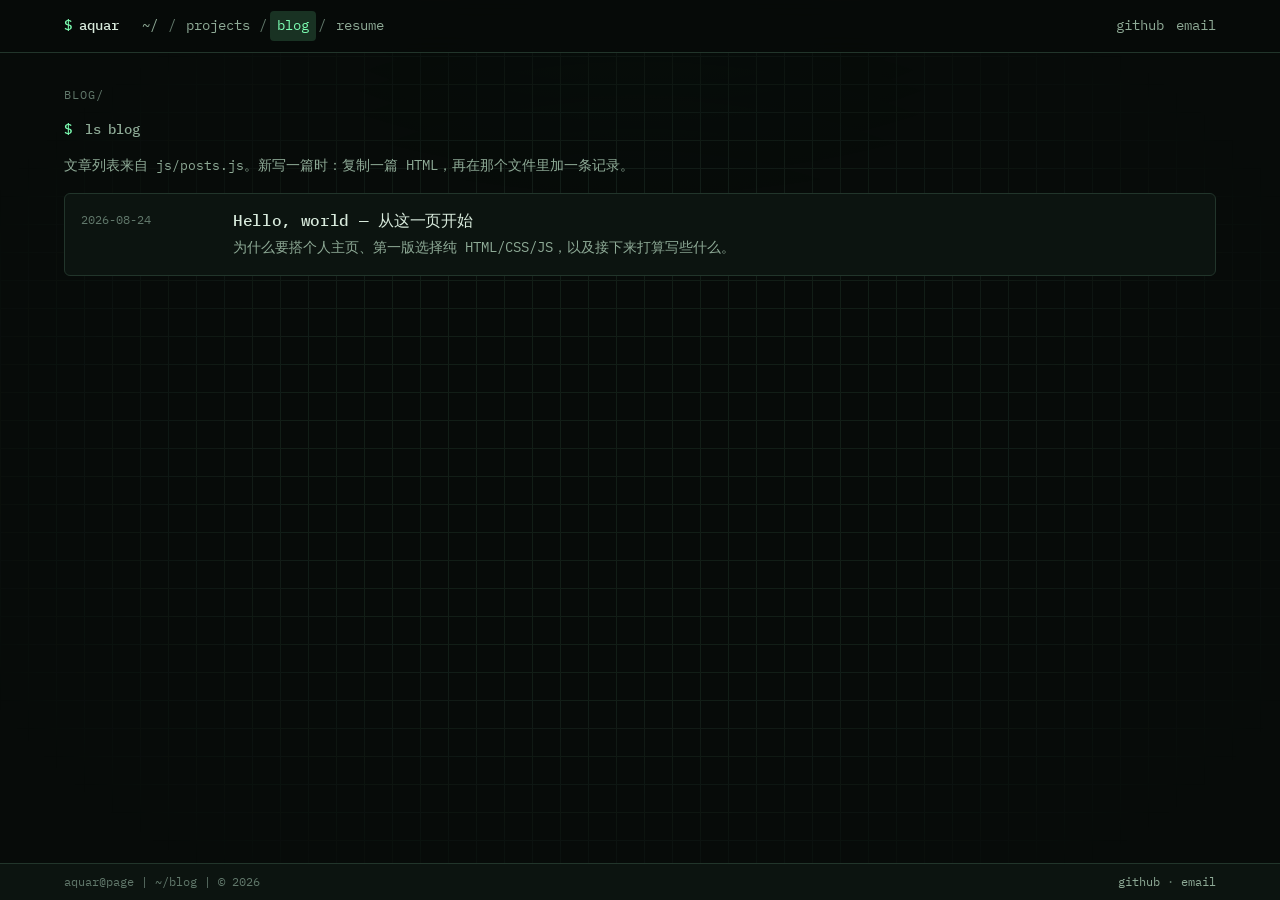
==== blog/index.html @ 41f54998 "Publish the personal homepage for GitHub Pages. Co-authored-by: Cursor <cursoragent@cursor.com>" ====
<!DOCTYPE html>
<html lang="zh-CN">
  <head>
    <meta charset="utf-8" />
    <meta name="viewport" content="width=device-width, initial-scale=1" />
    <title>aquar — blog</title>
    <meta name="description" content="aquar 的博客与学习笔记。" />
    <link rel="icon" href="../assets/favicon.svg" type="image/svg+xml" />
    <link rel="preconnect" href="https://fonts.googleapis.com" />
    <link rel="preconnect" href="https://fonts.gstatic.com" crossorigin />
    <link
      href="https://fonts.googleapis.com/css2?family=IBM+Plex+Mono:ital,wght@0,400;0,500;0,600;1,400&display=swap"
      rel="stylesheet"
    />
    <link rel="stylesheet" href="../css/tokens.css" />
    <link rel="stylesheet" href="../css/base.css" />
    <link rel="stylesheet" href="../css/components.css" />
  </head>
  <body>
    <a class="skip-link" href="#main">跳到正文</a>
    <header class="site-header">
      <div class="wrap topbar">
        <a class="brand" href="../index.html"><span class="hash">$</span> aquar</a>
        <nav class="crumb-nav" data-nav aria-label="站点">
          <a href="../index.html">~/</a>
          <span class="sep">/</span>
          <a href="../projects.html">projects</a>
          <span class="sep">/</span>
          <a href="index.html">blog</a>
          <span class="sep">/</span>
          <a href="../resume.html">resume</a>
        </nav>
        <div class="header-links">
          <a href="https://github.com/Aquarius-bsy" rel="noopener noreferrer">github</a>
          <a href="mailto:you@example.com">email</a>
        </div>
      </div>
    </header>

    <main id="main">
      <div class="wrap">
        <p class="kicker">blog/</p>
        <h1 class="cmd">
          <span class="prompt">$</span>
          <span>ls blog</span>
        </h1>
        <p class="lede">
          文章列表来自 <code>js/posts.js</code>。新写一篇时：复制一篇 HTML，再在那个文件里加一条记录。
        </p>
        <div class="post-list" data-post-list></div>
      </div>
    </main>

    <footer class="site-footer">
      <div class="wrap statusline">
        <span>aquar@page <span class="muted">|</span> ~/blog <span class="muted">|</span> © <span data-year>2026</span></span>
        <span>
          <a href="https://github.com/Aquarius-bsy" rel="noopener noreferrer">github</a>
          ·
          <a href="mailto:you@example.com">email</a>
        </span>
      </div>
    </footer>

    <script src="../js/posts.js"></script>
    <script src="../js/main.js"></script>
  </body>
</html>
---- css/tokens.css ----
:root {
  --bg: #070b09;
  --bg-panel: #0c1410;
  --bg-raised: #121c17;
  --bg-code: #08110d;
  --line: #22352b;
  --line-strong: #314a3b;
  --fg: #d8eadc;
  --fg-dim: #8eaa96;
  --fg-mute: #61786b;
  --accent: #7dffb3;
  --accent-2: #c8f56a;
  --accent-dim: color-mix(in srgb, var(--accent) 16%, transparent);
  --warn: #ffd37a;
  --prompt: var(--accent);
  --focus: #9af7ff;
  --shadow: 0 18px 50px rgb(0 0 0 / 0.35);

  --font: "IBM Plex Mono", ui-monospace, "Cascadia Code", "SF Mono", Menlo, Consolas, monospace;
  --fs-0: 0.75rem;
  --fs-1: 0.875rem;
  --fs-2: 1rem;
  --fs-3: 1.125rem;
  --fs-4: 1.5rem;
  --fs-5: 2rem;
  --lh: 1.65;
  --measure: 72rem;
  --article: 42rem;

  --space-1: 0.25rem;
  --space-2: 0.5rem;
  --space-3: 0.75rem;
  --space-4: 1rem;
  --space-5: 1.5rem;
  --space-6: 2rem;
  --space-7: 3rem;
  --space-8: 4.5rem;

  --radius: 6px;
  --header-h: 3.25rem;
  --footer-h: 2.25rem;
}
---- css/base.css ----
*,
*::before,
*::after {
  box-sizing: border-box;
}

html {
  color-scheme: dark;
  scroll-behavior: smooth;
}

html,
body {
  margin: 0;
  min-height: 100%;
}

body {
  font-family: var(--font);
  font-size: var(--fs-1);
  line-height: var(--lh);
  color: var(--fg);
  background: var(--bg);
  min-height: 100vh;
  display: flex;
  flex-direction: column;
}

body::before {
  content: "";
  pointer-events: none;
  position: fixed;
  inset: 0;
  z-index: 0;
  background:
    radial-gradient(1200px 600px at 50% -10%, rgb(125 255 179 / 0.07), transparent 55%),
    linear-gradient(var(--line) 1px, transparent 1px),
    linear-gradient(90deg, var(--line) 1px, transparent 1px);
  background-size: auto, 28px 28px, 28px 28px;
  background-position: center, 0 0, 0 0;
  mask-image: radial-gradient(ellipse at center, #000 40%, transparent 82%);
  opacity: 0.45;
}

img,
svg {
  display: block;
  max-width: 100%;
}

a {
  color: var(--accent);
  text-decoration-thickness: 1px;
  text-underline-offset: 0.22em;
}

a:hover {
  color: var(--accent-2);
}

:focus-visible {
  outline: 2px solid var(--focus);
  outline-offset: 3px;
}

.skip-link {
  position: absolute;
  left: var(--space-4);
  top: -100px;
  z-index: 20;
  padding: var(--space-2) var(--space-3);
  background: var(--bg-raised);
  border: 1px solid var(--line-strong);
  color: var(--fg);
}

.skip-link:focus {
  top: var(--space-2);
}

.wrap {
  width: min(100% - 2rem, var(--measure));
  margin-inline: auto;
}

main {
  position: relative;
  z-index: 1;
  flex: 1;
  padding: var(--space-6) 0 var(--space-8);
}

.lede {
  color: var(--fg-dim);
  max-width: 52rem;
}

.muted {
  color: var(--fg-mute);
}

h1,
h2,
h3 {
  font-weight: 500;
  line-height: 1.25;
  letter-spacing: -0.02em;
}

h1 {
  font-size: clamp(1.6rem, 3vw, var(--fs-5));
  margin: 0 0 var(--space-4);
}

h2 {
  font-size: var(--fs-3);
  margin: 0 0 var(--space-4);
}

h3 {
  font-size: var(--fs-2);
  margin: 0 0 var(--space-2);
}

p {
  margin: 0 0 var(--space-4);
}

p:last-child {
  margin-bottom: 0;
}

code {
  font-family: var(--font);
  font-size: 0.92em;
}

.cmd {
  display: flex;
  flex-wrap: wrap;
  align-items: baseline;
  gap: 0.6rem 0.85rem;
  margin: 0 0 var(--space-4);
  color: var(--fg-dim);
  font-size: var(--fs-1);
}

.cmd .prompt {
  color: var(--prompt);
  user-select: none;
}

.section {
  margin-top: var(--space-8);
}

.section-head {
  display: flex;
  flex-wrap: wrap;
  align-items: baseline;
  justify-content: space-between;
  gap: var(--space-3);
  margin-bottom: var(--space-5);
}

.kicker {
  color: var(--fg-mute);
  font-size: var(--fs-0);
  letter-spacing: 0.08em;
  text-transform: uppercase;
}

@media (prefers-reduced-motion: reduce) {
  html {
    scroll-behavior: auto;
  }

  *,
  *::before,
  *::after {
    animation: none !important;
    transition: none !important;
  }
}

@media print {
  body {
    background: #fff;
    color: #111;
  }

  body::before,
  .site-header,
  .site-footer,
  .skip-link,
  .no-print {
    display: none !important;
  }

  a {
    color: inherit;
    text-decoration: none;
  }

  main {
    padding: 0;
  }
}
---- css/components.css ----
.site-header {
  position: sticky;
  top: 0;
  z-index: 10;
  border-bottom: 1px solid var(--line);
  background: color-mix(in srgb, var(--bg) 88%, transparent);
  backdrop-filter: blur(12px);
}

.topbar {
  min-height: var(--header-h);
  display: flex;
  flex-wrap: wrap;
  align-items: center;
  gap: var(--space-2) var(--space-4);
  padding: 0.35rem 0;
}

.brand {
  display: inline-flex;
  align-items: center;
  gap: 0.45rem;
  color: var(--fg);
  text-decoration: none;
  font-weight: 500;
  white-space: nowrap;
}

.brand:hover {
  color: var(--accent);
}

.brand .hash {
  color: var(--accent);
}

.crumb-nav {
  display: flex;
  flex-wrap: wrap;
  align-items: center;
  gap: 0.15rem 0.15rem;
  min-width: 0;
}

.crumb-nav a {
  color: var(--fg-dim);
  text-decoration: none;
  padding: 0.2rem 0.45rem;
  border-radius: 4px;
}

.crumb-nav a:hover,
.crumb-nav a[aria-current="page"] {
  color: var(--accent);
  background: var(--accent-dim);
}

.crumb-nav .sep {
  color: var(--fg-mute);
  user-select: none;
}

.header-links {
  margin-left: auto;
  display: flex;
  gap: var(--space-3);
  white-space: nowrap;
}

.header-links a {
  color: var(--fg-dim);
  text-decoration: none;
}

.header-links a:hover {
  color: var(--accent);
}

.site-footer {
  position: relative;
  z-index: 1;
  border-top: 1px solid var(--line);
  background: var(--bg-panel);
}

.statusline {
  min-height: var(--footer-h);
  display: flex;
  flex-wrap: wrap;
  align-items: center;
  justify-content: space-between;
  gap: var(--space-2) var(--space-5);
  font-size: var(--fs-0);
  color: var(--fg-mute);
}

.statusline a {
  color: var(--fg-dim);
  text-decoration: none;
}

.statusline a:hover {
  color: var(--accent);
}

.term {
  border: 1px solid var(--line-strong);
  border-radius: var(--radius);
  background: color-mix(in srgb, var(--bg-panel) 92%, transparent);
  box-shadow: var(--shadow);
  overflow: hidden;
}

.term-title {
  display: flex;
  align-items: center;
  gap: var(--space-3);
  padding: 0.55rem 0.85rem;
  border-bottom: 1px solid var(--line);
  background: var(--bg-raised);
  color: var(--fg-dim);
  font-size: var(--fs-0);
}

.term-dots {
  display: flex;
  gap: 0.35rem;
}

.term-dots span {
  width: 0.55rem;
  height: 0.55rem;
  border-radius: 50%;
  background: var(--line-strong);
}

.term-dots span:first-child {
  background: color-mix(in srgb, var(--accent) 55%, #3a2a20);
}

.term-body {
  padding: var(--space-6);
}

.hero-name {
  margin: 0 0 var(--space-3);
}

.hero-line {
  min-height: 1.7em;
  color: var(--fg);
  font-size: clamp(1rem, 2.2vw, 1.2rem);
}

.caret {
  display: inline-block;
  width: 0.55ch;
  margin-left: 0.1ch;
  background: var(--accent);
  animation: blink 1s steps(1) infinite;
}

.caret.is-done {
  animation: blink 1.1s steps(1) infinite;
}

@keyframes blink {
  50% {
    opacity: 0;
  }
}

.meta-row {
  display: flex;
  flex-wrap: wrap;
  gap: var(--space-2) var(--space-4);
  margin-top: var(--space-5);
  color: var(--fg-dim);
  font-size: var(--fs-0);
}

.pill {
  display: inline-flex;
  align-items: center;
  gap: 0.4rem;
  padding: 0.15rem 0.55rem;
  border: 1px solid var(--line);
  border-radius: 999px;
  background: var(--bg-code);
}

.pill .dot {
  width: 0.45rem;
  height: 0.45rem;
  border-radius: 50%;
  background: var(--accent);
  box-shadow: 0 0 8px var(--accent);
}

.grid {
  display: grid;
  grid-template-columns: repeat(auto-fit, minmax(16.5rem, 1fr));
  gap: var(--space-4);
}

.card {
  display: flex;
  flex-direction: column;
  gap: var(--space-3);
  padding: var(--space-5);
  border: 1px solid var(--line);
  border-radius: var(--radius);
  background: var(--bg-panel);
  text-decoration: none;
  color: inherit;
  min-height: 100%;
}

a.card:hover {
  border-color: var(--line-strong);
  color: inherit;
  transform: translateY(-1px);
}

.card h3 {
  color: var(--fg);
}

.card p {
  color: var(--fg-dim);
  flex: 1;
}

.tags {
  display: flex;
  flex-wrap: wrap;
  gap: 0.4rem;
}

.tag {
  font-size: var(--fs-0);
  color: var(--accent-2);
  border: 1px solid color-mix(in srgb, var(--accent-2) 30%, var(--line));
  padding: 0.1rem 0.45rem;
  border-radius: 4px;
}

.post-list {
  display: grid;
  gap: var(--space-3);
}

.post-item {
  display: grid;
  grid-template-columns: 8.5rem 1fr;
  gap: var(--space-4);
  padding: var(--space-4);
  border: 1px solid var(--line);
  border-radius: var(--radius);
  background: var(--bg-panel);
  text-decoration: none;
  color: inherit;
}

.post-item:hover {
  border-color: var(--line-strong);
  color: inherit;
}

.post-item time {
  color: var(--fg-mute);
  font-size: var(--fs-0);
}

.post-item h3 {
  margin-bottom: 0.35rem;
}

.post-item p {
  color: var(--fg-dim);
}

.article {
  width: min(100%, var(--article));
}

.article header {
  margin-bottom: var(--space-6);
}

.article time,
.article .byline {
  color: var(--fg-mute);
  font-size: var(--fs-0);
}

.article h2,
.article h3 {
  margin-top: var(--space-6);
}

.article ul,
.article ol {
  padding-left: 1.2rem;
  color: var(--fg-dim);
}

.article code {
  font-family: var(--font);
  font-size: 0.92em;
  color: var(--accent-2);
  background: var(--bg-code);
  border: 1px solid var(--line);
  border-radius: 4px;
  padding: 0.05rem 0.3rem;
}

.article pre {
  overflow: auto;
  margin: 0 0 var(--space-5);
  padding: var(--space-4);
  background: var(--bg-code);
  border: 1px solid var(--line);
  border-radius: var(--radius);
}

.article pre code {
  border: 0;
  background: none;
  padding: 0;
  color: var(--fg);
}

.resume {
  display: grid;
  gap: var(--space-6);
}

.resume-block h2 {
  color: var(--accent);
}

.resume dl {
  display: grid;
  grid-template-columns: 8rem 1fr;
  gap: 0.4rem 1rem;
  margin: 0;
}

.resume dt {
  color: var(--fg-mute);
}

.resume dd {
  margin: 0;
}

.resume ul {
  margin: 0;
  padding-left: 1.1rem;
  color: var(--fg-dim);
}

@media (max-width: 720px) {
  .header-links {
    display: none;
  }

  .topbar {
    align-items: flex-start;
  }

  .crumb-nav {
    flex: 1 1 100%;
    padding-bottom: 0.2rem;
  }

  .post-item,
  .resume dl {
    grid-template-columns: 1fr;
    gap: var(--space-2);
  }

  .term-body {
    padding: var(--space-5);
  }
}

@media print {
  .page-resume .resume {
    gap: 1.25rem;
  }

  .page-resume .term,
  .page-resume .card {
    border: 1px solid #ccc;
    box-shadow: none;
    background: #fff;
  }

  .page-resume h2 {
    color: #0a3;
  }
}
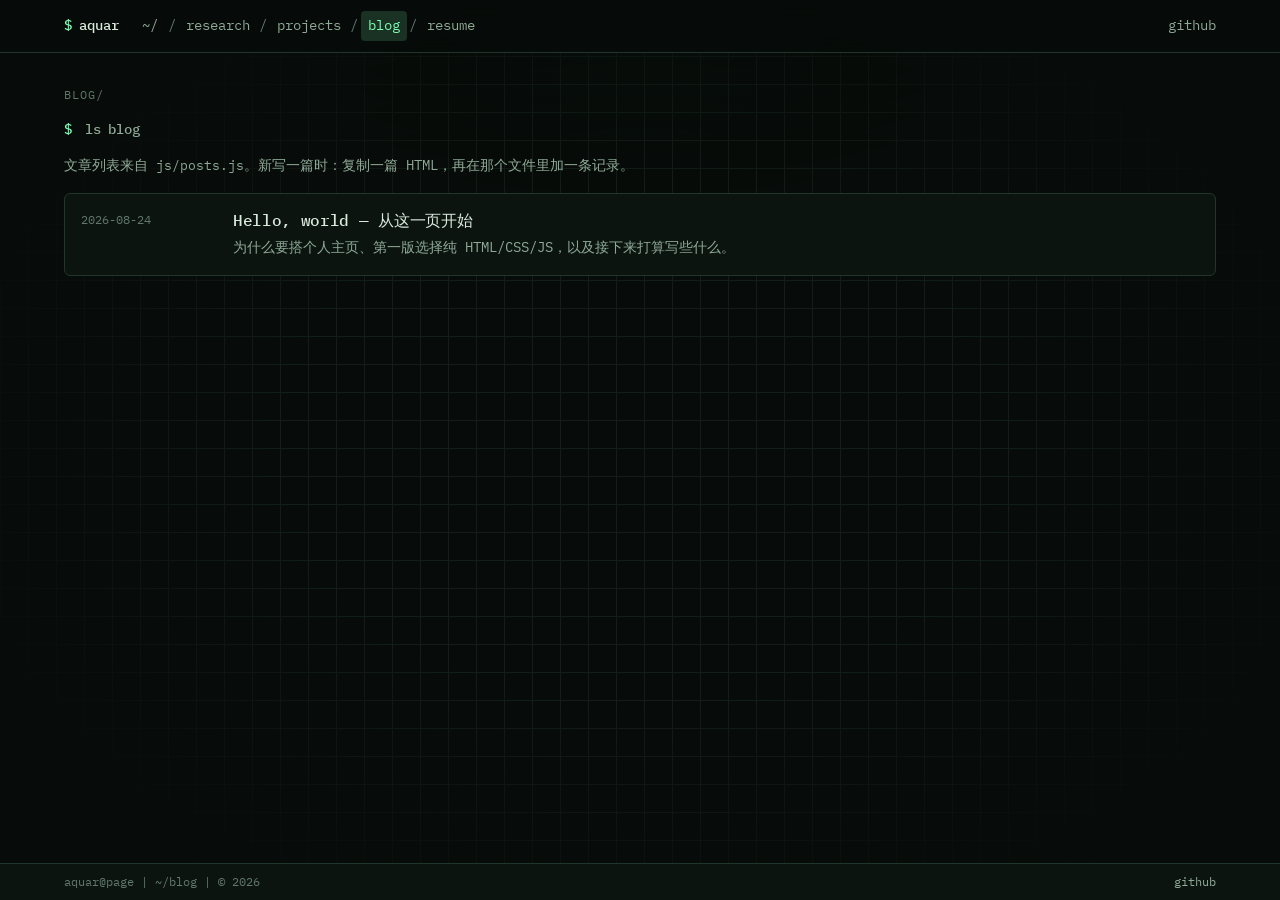
==== commit 809570f4: "Prepare personal research homepage for GitHub Pages" ====
--- a/blog/index.html
+++ b/blog/index.html
@@ -24,6 +24,8 @@
         <nav class="crumb-nav" data-nav aria-label="站点">
           <a href="../index.html">~/</a>
           <span class="sep">/</span>
+          <a href="../research.html">research</a>
+          <span class="sep">/</span>
           <a href="../projects.html">projects</a>
           <span class="sep">/</span>
           <a href="index.html">blog</a>
@@ -32,7 +34,6 @@
         </nav>
         <div class="header-links">
           <a href="https://github.com/Aquarius-bsy" rel="noopener noreferrer">github</a>
-          <a href="mailto:you@example.com">email</a>
         </div>
       </div>
     </header>
@@ -56,8 +57,6 @@
         <span>aquar@page <span class="muted">|</span> ~/blog <span class="muted">|</span> © <span data-year>2026</span></span>
         <span>
           <a href="https://github.com/Aquarius-bsy" rel="noopener noreferrer">github</a>
-          ·
-          <a href="mailto:you@example.com">email</a>
         </span>
       </div>
     </footer>
--- a/css/components.css
+++ b/css/components.css
@@ -231,6 +231,91 @@
   flex: 1;
 }
 
+.research-intro {
+  display: flex;
+  align-items: center;
+  justify-content: space-between;
+  gap: var(--space-6);
+  padding: var(--space-5);
+  border: 1px solid var(--line);
+  border-left: 3px solid var(--accent);
+  background: var(--bg-panel);
+}
+
+.research-intro h3 {
+  margin-top: var(--space-2);
+}
+
+.button-link {
+  flex: 0 0 auto;
+  padding: 0.55rem 0.75rem;
+  border: 1px solid var(--line-strong);
+  text-decoration: none;
+  color: var(--fg);
+}
+
+.button-link:hover {
+  background: var(--accent-dim);
+}
+
+.article-lede {
+  max-width: 48rem;
+}
+
+.focus-grid {
+  display: grid;
+  grid-template-columns: repeat(3, 1fr);
+  gap: var(--space-4);
+}
+
+.research-block h2 {
+  color: var(--accent);
+}
+
+.publication-list {
+  display: grid;
+  gap: var(--space-3);
+}
+
+.publication {
+  display: grid;
+  grid-template-columns: 5rem 1fr;
+  gap: var(--space-5);
+  padding: var(--space-5);
+  border: 1px solid var(--line);
+  background: var(--bg-panel);
+}
+
+.publication-year,
+.publication-meta,
+.publication-authors {
+  color: var(--fg-mute);
+  font-size: var(--fs-0);
+}
+
+.publication h3 {
+  margin: 0.35rem 0;
+}
+
+.publication p {
+  color: var(--fg-dim);
+}
+
+.publication-links {
+  margin-top: var(--space-3);
+}
+
+.empty-state {
+  padding: var(--space-6);
+  border: 1px dashed var(--line-strong);
+  color: var(--fg-mute);
+  text-align: center;
+}
+
+.empty-state .prompt {
+  color: var(--prompt);
+}
+
 .tags {
   display: flex;
   flex-wrap: wrap;
@@ -384,6 +469,20 @@
   .term-body {
     padding: var(--space-5);
   }
+
+  .research-intro {
+    align-items: flex-start;
+    flex-direction: column;
+  }
+
+  .focus-grid {
+    grid-template-columns: 1fr;
+  }
+
+  .publication {
+    grid-template-columns: 1fr;
+    gap: var(--space-2);
+  }
 }
 
 @media print {
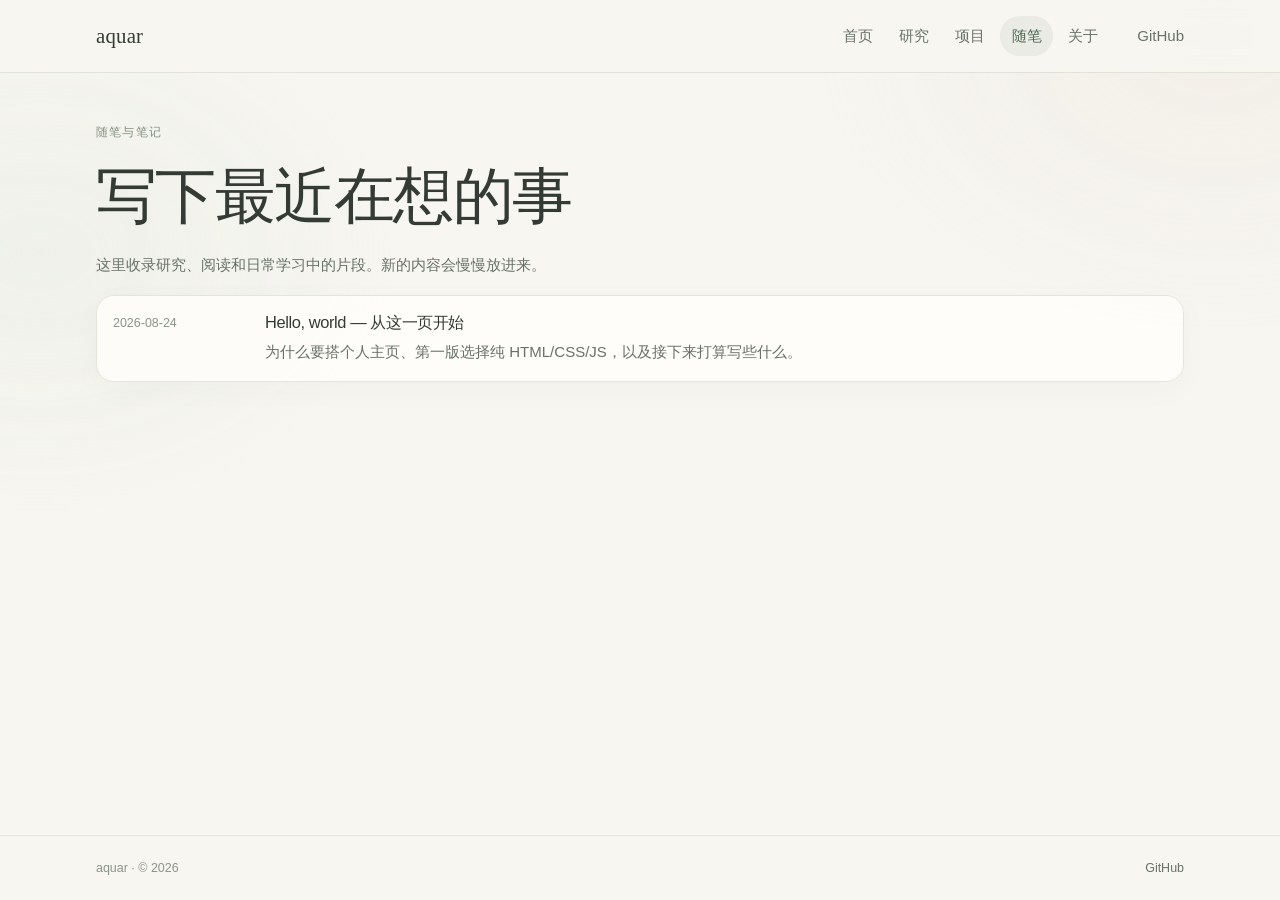
==== commit dece0592: "Refresh homepage with a warm editorial design" ====
--- a/blog/index.html
+++ b/blog/index.html
@@ -6,12 +6,6 @@
     <title>aquar — blog</title>
     <meta name="description" content="aquar 的博客与学习笔记。" />
     <link rel="icon" href="../assets/favicon.svg" type="image/svg+xml" />
-    <link rel="preconnect" href="https://fonts.googleapis.com" />
-    <link rel="preconnect" href="https://fonts.gstatic.com" crossorigin />
-    <link
-      href="https://fonts.googleapis.com/css2?family=IBM+Plex+Mono:ital,wght@0,400;0,500;0,600;1,400&display=swap"
-      rel="stylesheet"
-    />
     <link rel="stylesheet" href="../css/tokens.css" />
     <link rel="stylesheet" href="../css/base.css" />
     <link rel="stylesheet" href="../css/components.css" />
@@ -20,33 +14,30 @@
     <a class="skip-link" href="#main">跳到正文</a>
     <header class="site-header">
       <div class="wrap topbar">
-        <a class="brand" href="../index.html"><span class="hash">$</span> aquar</a>
+        <a class="brand" href="../index.html">aquar</a>
         <nav class="crumb-nav" data-nav aria-label="站点">
-          <a href="../index.html">~/</a>
+          <a href="../index.html">首页</a>
           <span class="sep">/</span>
-          <a href="../research.html">research</a>
+          <a href="../research.html">研究</a>
           <span class="sep">/</span>
-          <a href="../projects.html">projects</a>
+          <a href="../projects.html">项目</a>
           <span class="sep">/</span>
-          <a href="index.html">blog</a>
+          <a href="index.html">随笔</a>
           <span class="sep">/</span>
-          <a href="../resume.html">resume</a>
+          <a href="../resume.html">关于</a>
         </nav>
         <div class="header-links">
-          <a href="https://github.com/Aquarius-bsy" rel="noopener noreferrer">github</a>
+          <a href="https://github.com/Aquarius-bsy" rel="noopener noreferrer">GitHub</a>
         </div>
       </div>
     </header>
 
     <main id="main">
       <div class="wrap">
-        <p class="kicker">blog/</p>
-        <h1 class="cmd">
-          <span class="prompt">$</span>
-          <span>ls blog</span>
-        </h1>
+        <p class="kicker">随笔与笔记</p>
+        <h1>写下最近在想的事</h1>
         <p class="lede">
-          文章列表来自 <code>js/posts.js</code>。新写一篇时：复制一篇 HTML，再在那个文件里加一条记录。
+          这里收录研究、阅读和日常学习中的片段。新的内容会慢慢放进来。
         </p>
         <div class="post-list" data-post-list></div>
       </div>
@@ -54,9 +45,9 @@
 
     <footer class="site-footer">
       <div class="wrap statusline">
-        <span>aquar@page <span class="muted">|</span> ~/blog <span class="muted">|</span> © <span data-year>2026</span></span>
+        <span>aquar · © <span data-year>2026</span></span>
         <span>
-          <a href="https://github.com/Aquarius-bsy" rel="noopener noreferrer">github</a>
+          <a href="https://github.com/Aquarius-bsy" rel="noopener noreferrer">GitHub</a>
         </span>
       </div>
     </footer>
--- a/css/tokens.css
+++ b/css/tokens.css
@@ -1,31 +1,32 @@
 :root {
-  --bg: #070b09;
-  --bg-panel: #0c1410;
-  --bg-raised: #121c17;
-  --bg-code: #08110d;
-  --line: #22352b;
-  --line-strong: #314a3b;
-  --fg: #d8eadc;
-  --fg-dim: #8eaa96;
-  --fg-mute: #61786b;
-  --accent: #7dffb3;
-  --accent-2: #c8f56a;
-  --accent-dim: color-mix(in srgb, var(--accent) 16%, transparent);
-  --warn: #ffd37a;
+  --bg: #f7f6f1;
+  --bg-panel: #fffefa;
+  --bg-raised: #eeefe8;
+  --bg-code: #f0eee6;
+  --line: #e7e4da;
+  --line-strong: #d7d8ca;
+  --fg: #343b34;
+  --fg-dim: #687168;
+  --fg-mute: #8c9389;
+  --accent: #748a76;
+  --accent-2: #bd8275;
+  --accent-dim: rgb(116 138 118 / 10%);
+  --warn: #b38c5b;
   --prompt: var(--accent);
-  --focus: #9af7ff;
-  --shadow: 0 18px 50px rgb(0 0 0 / 0.35);
+  --focus: #b47769;
+  --shadow: 0 18px 50px rgb(76 73 59 / 8%);
 
-  --font: "IBM Plex Mono", ui-monospace, "Cascadia Code", "SF Mono", Menlo, Consolas, monospace;
-  --fs-0: 0.75rem;
-  --fs-1: 0.875rem;
-  --fs-2: 1rem;
-  --fs-3: 1.125rem;
-  --fs-4: 1.5rem;
-  --fs-5: 2rem;
-  --lh: 1.65;
-  --measure: 72rem;
-  --article: 42rem;
+  --font: -apple-system, BlinkMacSystemFont, "Segoe UI", "PingFang SC", "Hiragino Sans GB", "Microsoft YaHei", sans-serif;
+  --font-display: "Iowan Old Style", "Palatino Linotype", "Book Antiqua", "Songti SC", Georgia, serif;
+  --fs-0: 0.78rem;
+  --fs-1: 0.94rem;
+  --fs-2: 1.03rem;
+  --fs-3: 1.2rem;
+  --fs-4: 1.65rem;
+  --fs-5: 2.5rem;
+  --lh: 1.8;
+  --measure: 68rem;
+  --article: 44rem;
 
   --space-1: 0.25rem;
   --space-2: 0.5rem;
@@ -34,9 +35,9 @@
   --space-5: 1.5rem;
   --space-6: 2rem;
   --space-7: 3rem;
-  --space-8: 4.5rem;
+  --space-8: 5rem;
 
-  --radius: 6px;
-  --header-h: 3.25rem;
-  --footer-h: 2.25rem;
+  --radius: 18px;
+  --header-h: 4.5rem;
+  --footer-h: 4rem;
 }
--- a/css/base.css
+++ b/css/base.css
@@ -5,7 +5,7 @@
 }
 
 html {
-  color-scheme: dark;
+  color-scheme: light;
   scroll-behavior: smooth;
 }
 
@@ -33,13 +33,9 @@
   inset: 0;
   z-index: 0;
   background:
-    radial-gradient(1200px 600px at 50% -10%, rgb(125 255 179 / 0.07), transparent 55%),
-    linear-gradient(var(--line) 1px, transparent 1px),
-    linear-gradient(90deg, var(--line) 1px, transparent 1px);
-  background-size: auto, 28px 28px, 28px 28px;
-  background-position: center, 0 0, 0 0;
-  mask-image: radial-gradient(ellipse at center, #000 40%, transparent 82%);
-  opacity: 0.45;
+    radial-gradient(ellipse 34rem 25rem at 95% 4%, rgb(223 208 190 / 20%), transparent 75%),
+    radial-gradient(ellipse 30rem 22rem at 3% 28%, rgb(215 225 211 / 27%), transparent 75%);
+  opacity: 0.9;
 }
 
 img,
@@ -49,13 +45,13 @@
 }
 
 a {
-  color: var(--accent);
+  color: #617b65;
   text-decoration-thickness: 1px;
-  text-underline-offset: 0.22em;
+  text-underline-offset: 0.2em;
 }
 
 a:hover {
-  color: var(--accent-2);
+  color: #9d665c;
 }
 
 :focus-visible {
@@ -69,8 +65,8 @@
   top: -100px;
   z-index: 20;
   padding: var(--space-2) var(--space-3);
-  background: var(--bg-raised);
-  border: 1px solid var(--line-strong);
+  background: var(--bg-panel);
+  border: 1px solid var(--line);
   color: var(--fg);
 }
 
@@ -87,7 +83,7 @@
   position: relative;
   z-index: 1;
   flex: 1;
-  padding: var(--space-6) 0 var(--space-8);
+  padding: var(--space-7) 0 var(--space-8);
 }
 
 .lede {
@@ -104,16 +100,18 @@
 h3 {
   font-weight: 500;
   line-height: 1.25;
-  letter-spacing: -0.02em;
+  letter-spacing: -0.025em;
 }
 
 h1 {
-  font-size: clamp(1.6rem, 3vw, var(--fs-5));
+  font-family: var(--font-display);
+  font-size: clamp(2.25rem, 5vw, 3.8rem);
   margin: 0 0 var(--space-4);
 }
 
 h2 {
-  font-size: var(--fs-3);
+  font-family: var(--font-display);
+  font-size: var(--fs-4);
   margin: 0 0 var(--space-4);
 }
 
@@ -141,17 +139,17 @@
   align-items: baseline;
   gap: 0.6rem 0.85rem;
   margin: 0 0 var(--space-4);
-  color: var(--fg-dim);
-  font-size: var(--fs-1);
+  color: var(--fg);
+  font-family: var(--font-display);
+  font-size: var(--fs-4);
 }
 
 .cmd .prompt {
-  color: var(--prompt);
-  user-select: none;
+  display: none;
 }
 
 .section {
-  margin-top: var(--space-8);
+  margin-top: clamp(3.5rem, 8vw, 6.5rem);
 }
 
 .section-head {
@@ -164,9 +162,9 @@
 }
 
 .kicker {
-  color: var(--fg-mute);
+  color: var(--accent);
   font-size: var(--fs-0);
-  letter-spacing: 0.08em;
+  letter-spacing: 0.12em;
   text-transform: uppercase;
 }
 
--- a/css/components.css
+++ b/css/components.css
@@ -501,3 +501,403 @@
     color: #0a3;
   }
 }
+
+/* A quiet, warm editorial palette for the public personal site. */
+.site-header {
+  border-bottom-color: rgb(215 216 202 / 65%);
+  background: rgb(247 246 241 / 88%);
+}
+
+.topbar {
+  min-height: var(--header-h);
+  padding-block: 0.65rem;
+}
+
+.brand {
+  color: var(--fg);
+  font-family: var(--font-display);
+  font-size: 1.3rem;
+  letter-spacing: 0.01em;
+}
+
+.brand .hash {
+  display: none;
+}
+
+.crumb-nav {
+  margin-left: auto;
+  gap: 0.25rem;
+}
+
+.crumb-nav a {
+  color: var(--fg-dim);
+  padding: 0.4rem 0.7rem;
+  border-radius: 999px;
+}
+
+.crumb-nav a:hover,
+.crumb-nav a[aria-current="page"] {
+  color: #526b56;
+  background: var(--accent-dim);
+}
+
+.crumb-nav .sep {
+  display: none;
+}
+
+.header-links {
+  margin-left: var(--space-3);
+}
+
+.header-links a,
+.statusline a {
+  color: var(--fg-dim);
+}
+
+.site-footer {
+  border-top-color: var(--line);
+  background: transparent;
+}
+
+.statusline {
+  min-height: var(--footer-h);
+  color: var(--fg-mute);
+}
+
+.term {
+  border: 0;
+  border-radius: 0;
+  background: transparent;
+  box-shadow: none;
+  overflow: visible;
+}
+
+.term-title,
+.term-dots {
+  display: none;
+}
+
+.term-body {
+  padding: 0;
+}
+
+.hero {
+  display: grid;
+  grid-template-columns: minmax(0, 1.3fr) minmax(15rem, 0.7fr);
+  align-items: center;
+  gap: clamp(2rem, 7vw, 6rem);
+  padding: clamp(2rem, 7vw, 5.75rem) 0 1rem;
+}
+
+.hero-copy {
+  max-width: 42rem;
+}
+
+.hero-eyebrow {
+  margin-bottom: var(--space-4);
+  color: var(--accent);
+  font-size: var(--fs-0);
+  letter-spacing: 0.14em;
+  text-transform: uppercase;
+}
+
+.hero-name {
+  margin: 0 0 var(--space-2);
+  font-family: var(--font-display);
+  font-size: clamp(3.4rem, 8vw, 6rem);
+  font-weight: 400;
+  letter-spacing: -0.06em;
+  line-height: 1;
+}
+
+.hero-line {
+  min-height: 0;
+  margin: 1.2rem 0 0.85rem;
+  color: var(--accent);
+  font-family: var(--font-display);
+  font-size: clamp(1.35rem, 2.7vw, 1.8rem);
+}
+
+.caret {
+  display: none;
+}
+
+.hero .lede {
+  max-width: 39rem;
+  color: var(--fg-dim);
+  font-size: var(--fs-2);
+}
+
+.hero-aside {
+  position: relative;
+  display: grid;
+  min-height: 19rem;
+  place-items: center;
+  overflow: hidden;
+  border: 1px solid rgb(215 216 202 / 72%);
+  border-radius: 46% 54% 52% 48% / 48% 43% 57% 52%;
+  background: linear-gradient(145deg, #eeeee4, #f3e8df 70%, #eee7df);
+}
+
+.hero-aside::before,
+.hero-aside::after {
+  position: absolute;
+  content: "";
+  border: 1px solid rgb(116 138 118 / 28%);
+  border-radius: 50%;
+}
+
+.hero-aside::before {
+  width: 12rem;
+  height: 12rem;
+  transform: translate(1.5rem, -0.5rem);
+}
+
+.hero-aside::after {
+  width: 8rem;
+  height: 8rem;
+  transform: translate(-2.5rem, 1.7rem);
+  background: rgb(255 254 250 / 42%);
+}
+
+.hero-aside span {
+  position: relative;
+  z-index: 1;
+  color: #687767;
+  font-family: var(--font-display);
+  font-size: 1.05rem;
+  letter-spacing: 0.12em;
+}
+
+.hero-aside small {
+  position: absolute;
+  right: 13%;
+  bottom: 16%;
+  z-index: 1;
+  color: #9a766b;
+  font-size: var(--fs-0);
+}
+
+.meta-row {
+  gap: 0.55rem;
+  color: var(--fg-mute);
+}
+
+.pill {
+  border-color: var(--line);
+  background: rgb(255 254 250 / 72%);
+}
+
+.pill .dot {
+  background: #90a18e;
+  box-shadow: none;
+}
+
+.section-head {
+  align-items: center;
+  margin-bottom: var(--space-5);
+}
+
+.section-head h2,
+.section-head .cmd {
+  margin: 0;
+  color: var(--fg);
+}
+
+.section-head > a {
+  color: var(--accent);
+  text-decoration: none;
+}
+
+.section-head > a:hover {
+  color: var(--accent-2);
+}
+
+.card,
+.post-item,
+.publication {
+  border-color: var(--line);
+  border-radius: var(--radius);
+  background: rgb(255 254 250 / 82%);
+  box-shadow: 0 8px 30px rgb(76 73 59 / 3%);
+}
+
+.card {
+  padding: var(--space-6);
+  gap: var(--space-3);
+}
+
+a.card:hover,
+.post-item:hover {
+  border-color: #cdd5c9;
+  background: #fffefa;
+  box-shadow: 0 12px 32px rgb(76 73 59 / 7%);
+  transform: translateY(-2px);
+}
+
+.card h3 {
+  font-family: var(--font-display);
+  font-size: 1.25rem;
+  font-weight: 500;
+}
+
+.card p,
+.publication p,
+.post-item p {
+  color: var(--fg-dim);
+}
+
+.kicker {
+  color: #859282;
+  letter-spacing: 0.1em;
+}
+
+.tag {
+  color: #6e806e;
+  border-color: #dce3d8;
+  border-radius: 999px;
+  background: #f5f7f1;
+  padding: 0.18rem 0.6rem;
+}
+
+.research-intro {
+  padding: clamp(1.5rem, 4vw, 2.5rem);
+  border: 1px solid var(--line);
+  border-left: 0;
+  border-radius: var(--radius);
+  background: linear-gradient(110deg, #eef1e9, #f7f3ec);
+}
+
+.research-intro h3 {
+  font-family: var(--font-display);
+  font-size: 1.5rem;
+}
+
+.button-link {
+  border-color: #cdd7ca;
+  border-radius: 999px;
+  color: #536b56;
+  background: rgb(255 254 250 / 52%);
+  padding: 0.65rem 1rem;
+}
+
+.button-link:hover {
+  color: #536b56;
+  background: #fffefa;
+}
+
+.focus-grid {
+  grid-template-columns: repeat(3, minmax(0, 1fr));
+}
+
+.research-block h2,
+.resume-block h2 {
+  color: var(--accent);
+}
+
+.publication {
+  padding: var(--space-6);
+}
+
+.publication h3 {
+  font-family: var(--font-display);
+  font-size: 1.25rem;
+}
+
+.publication-year,
+.publication-meta,
+.publication-authors,
+.post-item time,
+.article time,
+.article .byline {
+  color: var(--fg-mute);
+}
+
+.empty-state {
+  border-color: var(--line-strong);
+  border-radius: var(--radius);
+  background: rgb(255 254 250 / 62%);
+}
+
+.article {
+  padding: clamp(1.5rem, 5vw, 3rem);
+  border: 1px solid var(--line);
+  border-radius: var(--radius);
+  background: var(--bg-panel);
+  box-shadow: var(--shadow);
+}
+
+.article header h1 {
+  font-size: clamp(2rem, 5vw, 3rem);
+}
+
+.article h2,
+.article h3 {
+  font-family: var(--font-display);
+}
+
+.article ul,
+.article ol {
+  color: var(--fg-dim);
+}
+
+.article code {
+  color: #718271;
+  background: var(--bg-code);
+  border-color: var(--line);
+}
+
+.article pre {
+  background: var(--bg-code);
+  border-color: var(--line);
+}
+
+.article pre code {
+  color: var(--fg);
+}
+
+.resume-paper {
+  padding: clamp(1.5rem, 5vw, 3rem);
+  border: 1px solid var(--line);
+  border-radius: var(--radius);
+  background: var(--bg-panel);
+  box-shadow: var(--shadow);
+}
+
+.resume-block h2 {
+  font-family: var(--font-display);
+}
+
+@media (max-width: 720px) {
+  .hero {
+    grid-template-columns: 1fr;
+    gap: var(--space-6);
+    padding-top: var(--space-6);
+  }
+
+  .hero-aside {
+    min-height: 13rem;
+  }
+
+  .topbar {
+    align-items: center;
+  }
+
+  .crumb-nav {
+    flex: 1 1 100%;
+    justify-content: flex-start;
+    padding-bottom: 0.2rem;
+    margin-left: -0.45rem;
+  }
+
+  .header-links {
+    display: flex;
+    position: absolute;
+    right: 1rem;
+    top: 1.1rem;
+  }
+
+  .focus-grid {
+    grid-template-columns: 1fr;
+  }
+}
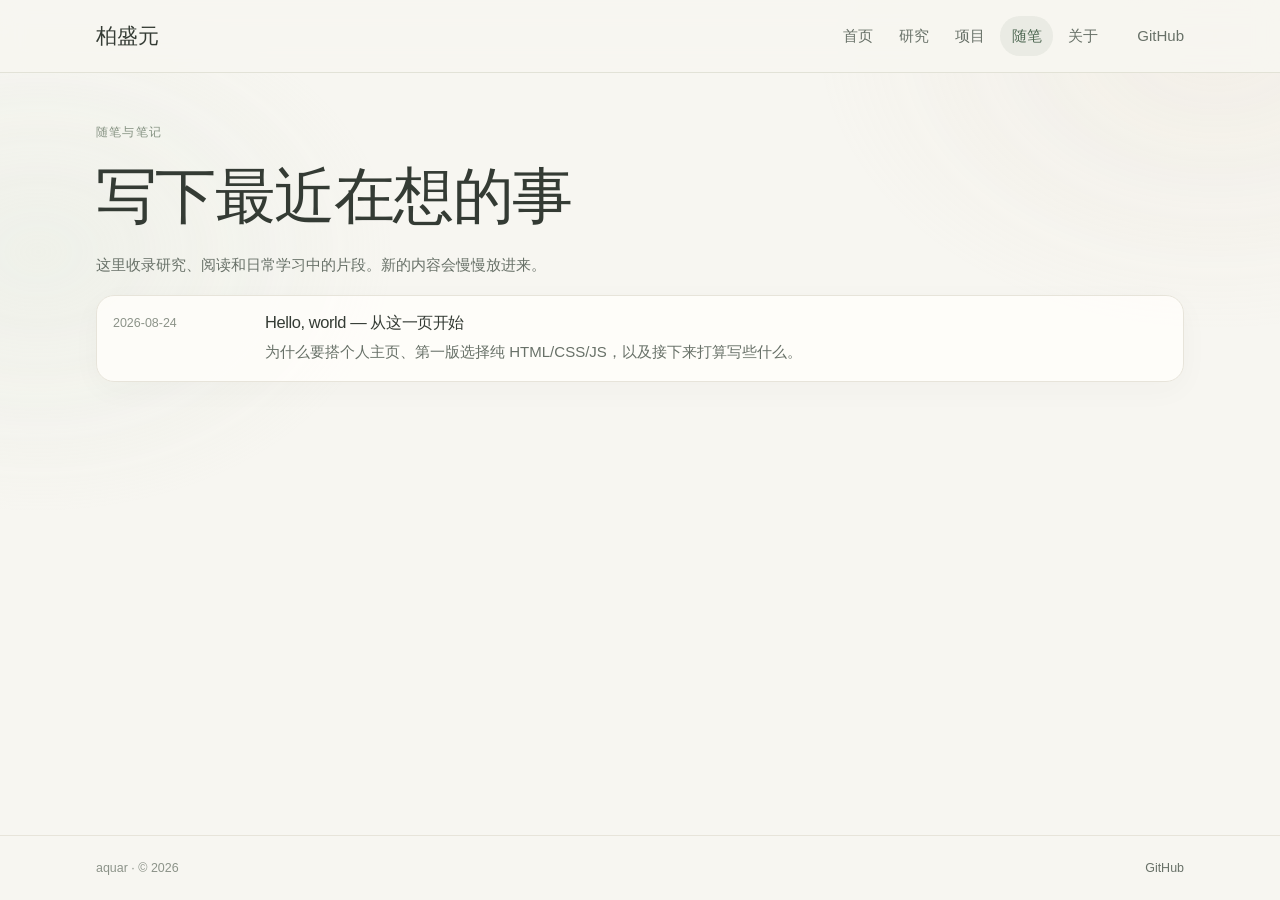
==== commit 50096564: "Add resume details to personal profile" ====
--- a/blog/index.html
+++ b/blog/index.html
@@ -3,8 +3,8 @@
   <head>
     <meta charset="utf-8" />
     <meta name="viewport" content="width=device-width, initial-scale=1" />
-    <title>aquar — blog</title>
-    <meta name="description" content="aquar 的博客与学习笔记。" />
+    <title>柏盛元 | 随笔</title>
+    <meta name="description" content="柏盛元的研究、阅读与学习随笔。" />
     <link rel="icon" href="../assets/favicon.svg" type="image/svg+xml" />
     <link rel="stylesheet" href="../css/tokens.css" />
     <link rel="stylesheet" href="../css/base.css" />
@@ -14,7 +14,7 @@
     <a class="skip-link" href="#main">跳到正文</a>
     <header class="site-header">
       <div class="wrap topbar">
-        <a class="brand" href="../index.html">aquar</a>
+        <a class="brand" href="../index.html">柏盛元</a>
         <nav class="crumb-nav" data-nav aria-label="站点">
           <a href="../index.html">首页</a>
           <span class="sep">/</span>
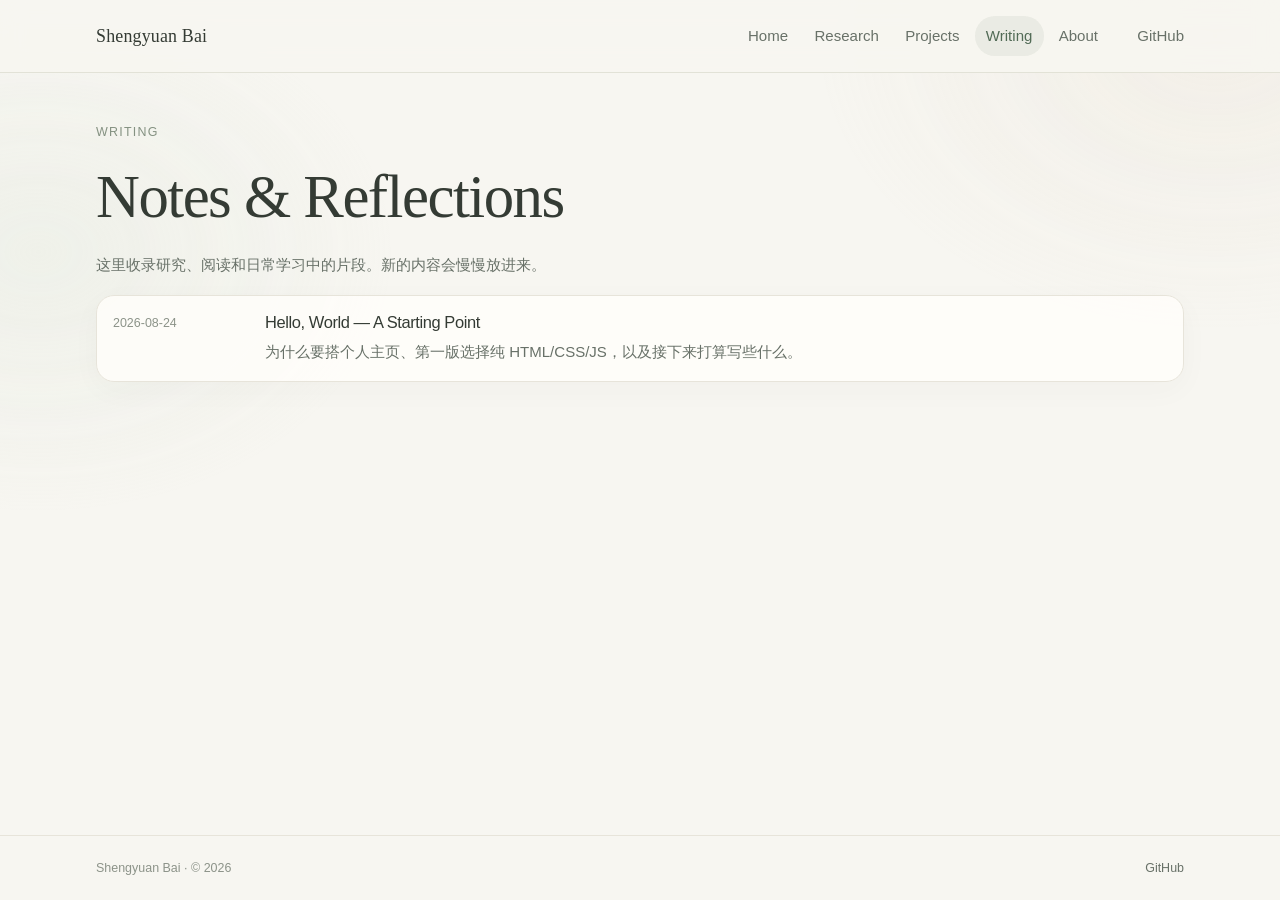
==== commit c0e6a193: "Update homepage profile and section titles" ====
--- a/blog/index.html
+++ b/blog/index.html
@@ -3,28 +3,28 @@
   <head>
     <meta charset="utf-8" />
     <meta name="viewport" content="width=device-width, initial-scale=1" />
-    <title>柏盛元 | 随笔</title>
-    <meta name="description" content="柏盛元的研究、阅读与学习随笔。" />
+    <title>Shengyuan Bai | Writing</title>
+    <meta name="description" content="Research, reading, and learning notes by Shengyuan Bai." />
     <link rel="icon" href="../assets/favicon.svg" type="image/svg+xml" />
     <link rel="stylesheet" href="../css/tokens.css" />
     <link rel="stylesheet" href="../css/base.css" />
     <link rel="stylesheet" href="../css/components.css" />
   </head>
   <body>
-    <a class="skip-link" href="#main">跳到正文</a>
+    <a class="skip-link" href="#main">Skip to content</a>
     <header class="site-header">
       <div class="wrap topbar">
-        <a class="brand" href="../index.html">柏盛元</a>
-        <nav class="crumb-nav" data-nav aria-label="站点">
-          <a href="../index.html">首页</a>
+        <a class="brand" href="../index.html">Shengyuan Bai</a>
+        <nav class="crumb-nav" data-nav aria-label="Main navigation">
+          <a href="../index.html">Home</a>
           <span class="sep">/</span>
-          <a href="../research.html">研究</a>
+          <a href="../research.html">Research</a>
           <span class="sep">/</span>
-          <a href="../projects.html">项目</a>
+          <a href="../projects.html">Projects</a>
           <span class="sep">/</span>
-          <a href="index.html">随笔</a>
+          <a href="index.html">Writing</a>
           <span class="sep">/</span>
-          <a href="../resume.html">关于</a>
+          <a href="../resume.html">About</a>
         </nav>
         <div class="header-links">
           <a href="https://github.com/Aquarius-bsy" rel="noopener noreferrer">GitHub</a>
@@ -34,8 +34,8 @@
 
     <main id="main">
       <div class="wrap">
-        <p class="kicker">随笔与笔记</p>
-        <h1>写下最近在想的事</h1>
+        <p class="kicker">Writing</p>
+        <h1>Notes & Reflections</h1>
         <p class="lede">
           这里收录研究、阅读和日常学习中的片段。新的内容会慢慢放进来。
         </p>
@@ -45,7 +45,7 @@
 
     <footer class="site-footer">
       <div class="wrap statusline">
-        <span>aquar · © <span data-year>2026</span></span>
+        <span>Shengyuan Bai · © <span data-year>2026</span></span>
         <span>
           <a href="https://github.com/Aquarius-bsy" rel="noopener noreferrer">GitHub</a>
         </span>
--- a/css/components.css
+++ b/css/components.css
@@ -201,6 +201,10 @@
   display: grid;
   grid-template-columns: repeat(auto-fit, minmax(16.5rem, 1fr));
   gap: var(--space-4);
+}
+
+.connect-grid {
+  grid-template-columns: repeat(2, minmax(0, 1fr));
 }
 
 .card {
@@ -516,7 +520,7 @@
 .brand {
   color: var(--fg);
   font-family: var(--font-display);
-  font-size: 1.3rem;
+  font-size: 1.12rem;
   letter-spacing: 0.01em;
 }
 
@@ -604,7 +608,7 @@
 .hero-name {
   margin: 0 0 var(--space-2);
   font-family: var(--font-display);
-  font-size: clamp(3.4rem, 8vw, 6rem);
+  font-size: clamp(2.6rem, 6vw, 4.7rem);
   font-weight: 400;
   letter-spacing: -0.06em;
   line-height: 1;
@@ -869,6 +873,10 @@
 }
 
 @media (max-width: 720px) {
+  .connect-grid {
+    grid-template-columns: 1fr;
+  }
+
   .hero {
     grid-template-columns: 1fr;
     gap: var(--space-6);
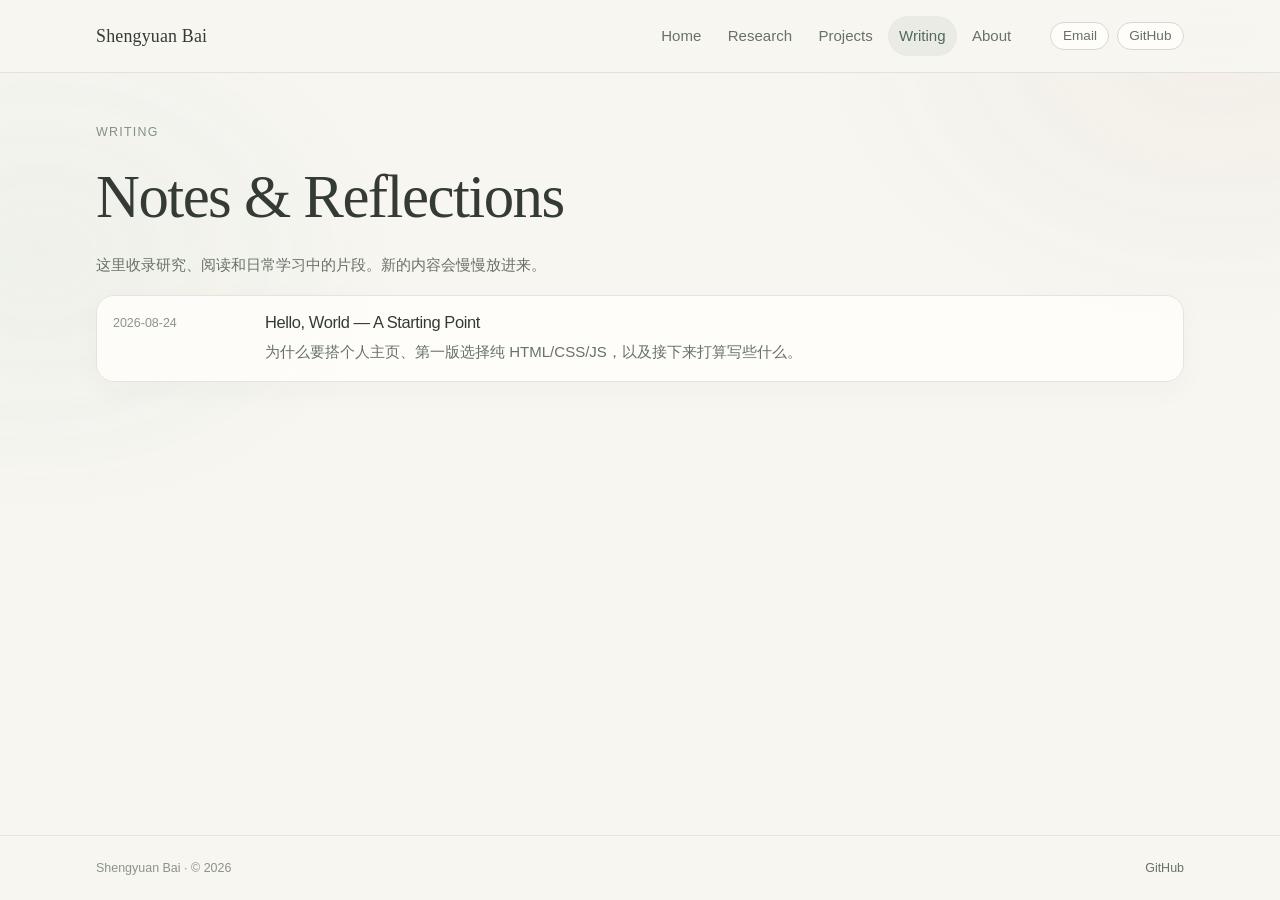
==== commit e6ab3dc3: "Organize selected work and header links" ====
--- a/blog/index.html
+++ b/blog/index.html
@@ -27,7 +27,8 @@
           <a href="../resume.html">About</a>
         </nav>
         <div class="header-links">
-          <a href="https://github.com/Aquarius-bsy" rel="noopener noreferrer">GitHub</a>
+          <a class="header-button" href="mailto:2500013113@stu.pku.edu.com">Email</a>
+          <a class="header-button" href="https://github.com/Aquarius-bsy" rel="noopener noreferrer">GitHub</a>
         </div>
       </div>
     </header>
--- a/css/components.css
+++ b/css/components.css
@@ -203,8 +203,25 @@
   gap: var(--space-4);
 }
 
-.connect-grid {
-  grid-template-columns: repeat(2, minmax(0, 1fr));
+.work-group + .work-group {
+  margin-top: var(--space-5);
+}
+
+.work-category {
+  margin: 0 0 var(--space-3);
+  padding-bottom: var(--space-2);
+  border-bottom: 1px solid var(--line);
+  color: var(--fg-dim);
+  font-family: var(--font-display);
+  font-size: 1.3rem;
+  font-weight: 500;
+}
+
+.card h4 {
+  margin: 0;
+  color: var(--fg);
+  font-family: var(--font-display);
+  font-size: 1.15rem;
 }
 
 .card {
@@ -551,6 +568,28 @@
 
 .header-links {
   margin-left: var(--space-3);
+  align-items: center;
+  gap: 0.45rem;
+}
+
+.header-links .header-button {
+  display: inline-flex;
+  align-items: center;
+  padding: 0.38rem 0.72rem;
+  border: 1px solid var(--line-strong);
+  border-radius: 999px;
+  background: color-mix(in srgb, var(--bg-panel) 88%, transparent);
+  color: var(--fg-dim);
+  font-size: 0.85rem;
+  line-height: 1;
+  text-decoration: none;
+  transition: color 160ms ease, background 160ms ease, border-color 160ms ease;
+}
+
+.header-links .header-button:hover {
+  border-color: var(--accent);
+  background: var(--accent-dim);
+  color: var(--accent);
 }
 
 .header-links a,
@@ -873,10 +912,6 @@
 }
 
 @media (max-width: 720px) {
-  .connect-grid {
-    grid-template-columns: 1fr;
-  }
-
   .hero {
     grid-template-columns: 1fr;
     gap: var(--space-6);
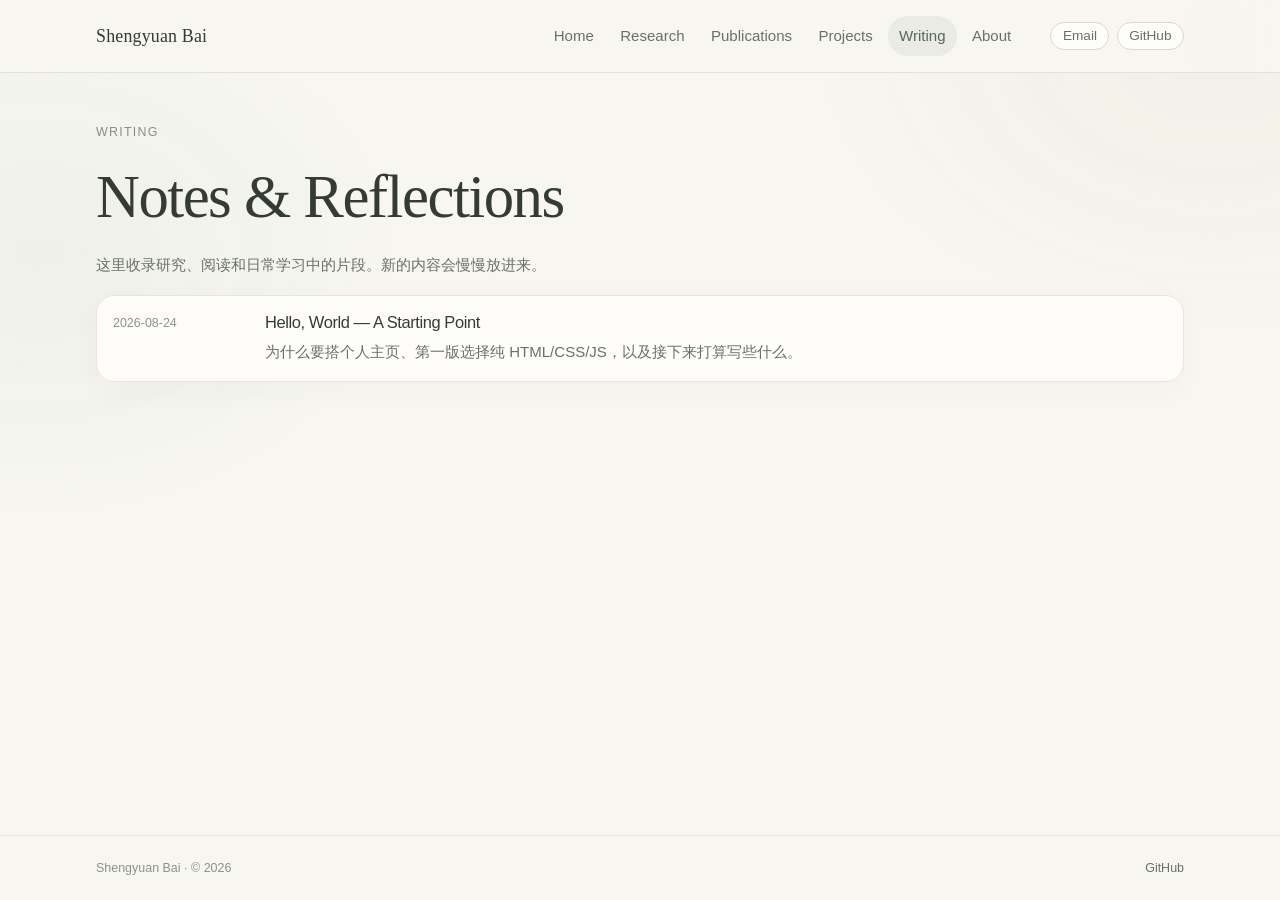
==== commit 1a5d699d: "Add publications page and hobbies" ====
--- a/blog/index.html
+++ b/blog/index.html
@@ -19,6 +19,8 @@
           <a href="../index.html">Home</a>
           <span class="sep">/</span>
           <a href="../research.html">Research</a>
+          <span class="sep">/</span>
+          <a href="../publications.html">Publications</a>
           <span class="sep">/</span>
           <a href="../projects.html">Projects</a>
           <span class="sep">/</span>
--- a/css/components.css
+++ b/css/components.css
@@ -201,27 +201,6 @@
   display: grid;
   grid-template-columns: repeat(auto-fit, minmax(16.5rem, 1fr));
   gap: var(--space-4);
-}
-
-.work-group + .work-group {
-  margin-top: var(--space-5);
-}
-
-.work-category {
-  margin: 0 0 var(--space-3);
-  padding-bottom: var(--space-2);
-  border-bottom: 1px solid var(--line);
-  color: var(--fg-dim);
-  font-family: var(--font-display);
-  font-size: 1.3rem;
-  font-weight: 500;
-}
-
-.card h4 {
-  margin: 0;
-  color: var(--fg);
-  font-family: var(--font-display);
-  font-size: 1.15rem;
 }
 
 .card {
